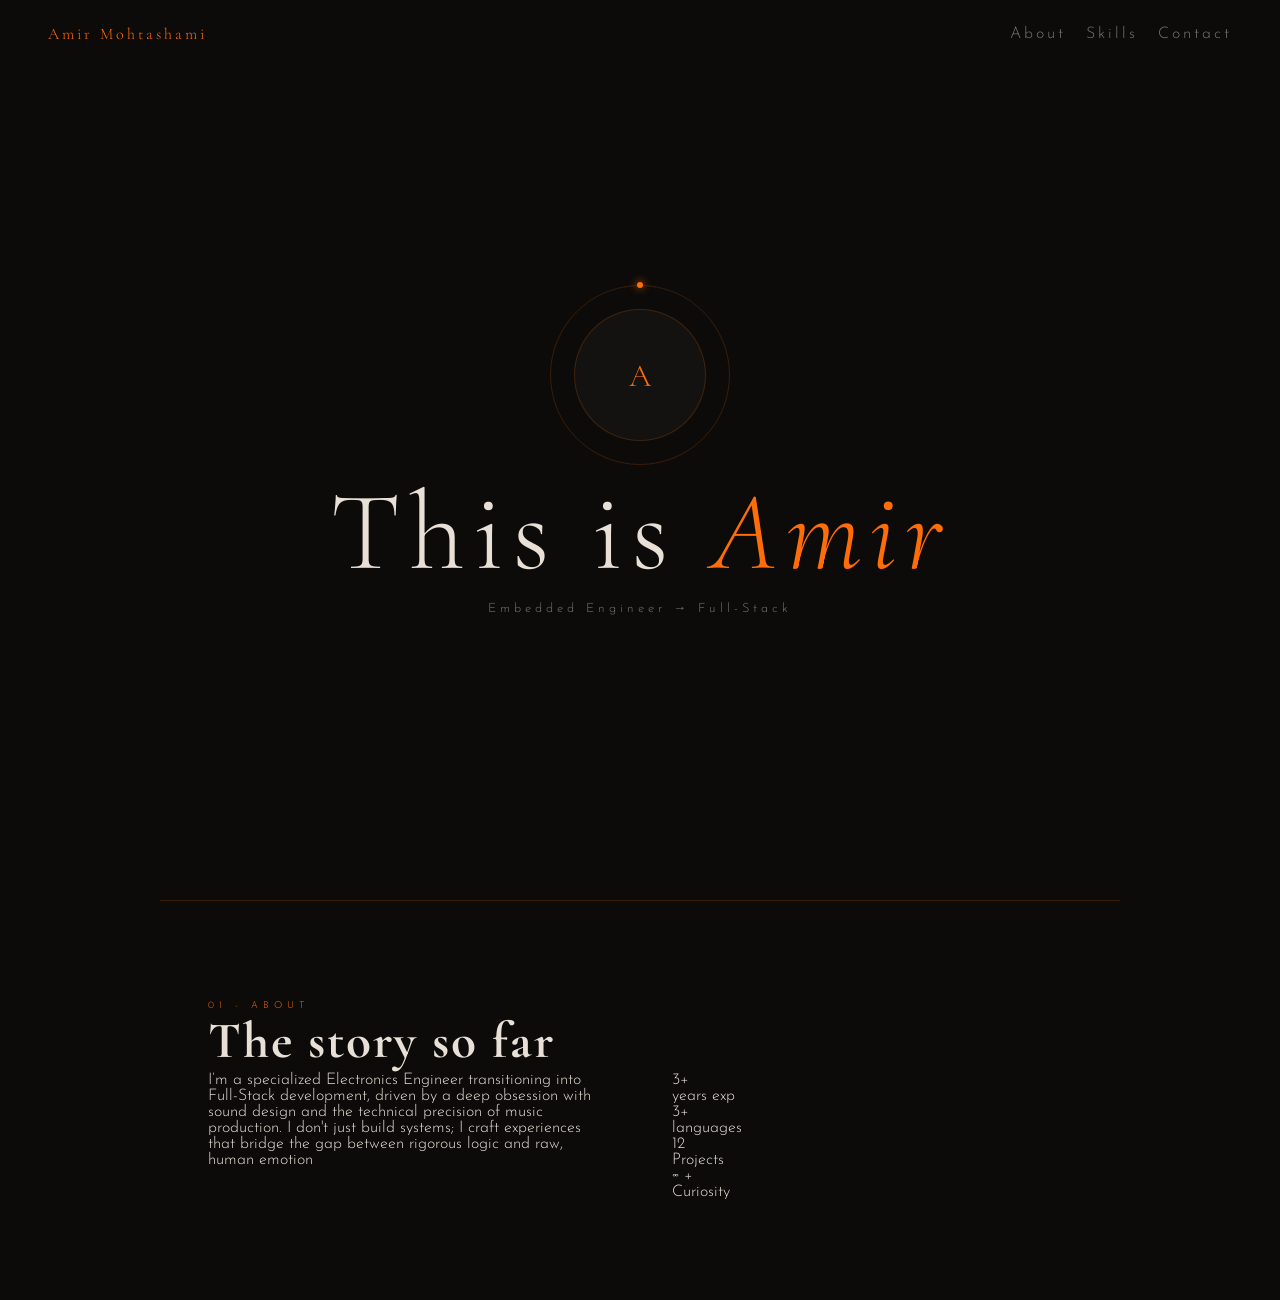
==== index.html @ 5ea70985 "Initial Commit" ====
<!doctype html>
<html lang="en">
  <head>
    <meta charset="UTF-8" />
    <meta name="viewport" content="width=device-width, initial-scale=1.0" />
    <title>Amir — Portfolio</title>
    <link rel="stylesheet" href="./style.css" />
    <link rel="preconnect" href="https://fonts.googleapis.com" />
    <link rel="preconnect" href="https://fonts.gstatic.com" crossorigin />
    <link
      href="https://fonts.googleapis.com/css2?family=Cormorant+Garamond:ital,wght@0,300..700;1,300..700&family=Josefin+Sans:ital,wght@0,100..700;1,100..700&display=swap"
      rel="stylesheet"
    />
  </head>
  <body>
    <nav>
      <div class="nav-logo">Amir Mohtashami</div>
      <ul class="nav-links">
        <li><a href="#">About</a></li>
        <li><a href="#">Skills</a></li>
        <li><a href="#">Contact</a></li>
      </ul>
    </nav>
    <section id="hero">
      <div class="orbit-ring">
        <div class="orbit-dot"></div>
        <div class="orbit-avatar"><span>A</span></div>
      </div>
      <h1 class="hero-name">This is <em>Amir</em></h1>
      <p class="hero-role">Embedded Engineer <span>→</span> Full-Stack</p>
    </section>
    <section id="about">
      <div class="section-label">01 - About</div>
      <h2>The story so far</h2>
      <div class="about-grid">
        <div class="about-text">
          I’m a specialized Electronics Engineer transitioning into Full-Stack
          development, driven by a deep obsession with sound design and the
          technical precision of music production. I don't just build systems; I
          craft experiences that bridge the gap between rigorous logic and raw,
          human emotion
        </div>
        <div class="about-stats">
          <div class="stat-card">
            <div class="stat-number">3+</div>
            <div class="stat-label">years exp</div>
          </div>
          <div class="stat-card">
            <div class="stat-number">3+</div>
            <div class="stat-label">languages</div>
          </div>
          <div class="stat-card">
            <div class="stat-number">12</div>
            <div class="stat-label">Projects</div>
          </div>
          <div class="stat-card">
            <div class="stat-number">∞ +</div>
            <div class="stat-label">Curiosity</div>
          </div>
        </div>
      </div>
    </section>
  </body>
</html>
---- style.css ----
*, *::before, *::after {
        box-sizing: border-box;
        margin: 0;
        padding: 0;
    }

    :root {
        --orange : #ff6d08;
        --dark : #0c0b0a;
        --surface : #141210;
        --text : #e8e0d6;
        --muted : rgba(232, 224, 214, 0.5);
        --border : rgba(255, 109, 8, 0.18);
        --sans : 'Josefin Sans', sans-serif;
        --serif: 'Cormorant Garamond', serif;

    }

    body {
        background:var(--dark) ;
        color: var(--text);
        font-family: var(--sans);
        font-weight: 300;
        overflow-x: hidden;
    }


    .hero-name {
        font-family: var(--serif);
        font-weight: 300;
        font-size: clamp(3.5rem, 9vw, 7rem);
        letter-spacing: 8px;
        opacity: 0;
        animation: slideUp 0.9s 0.9s forwards;
    }
    nav {
        display: flex;
        justify-content: space-between; 
        align-items:center;
        z-index: 1;
        padding: 24px 48px;
        position: fixed;
        top: 0;
        left: 0;
        right: 0;
    }

    .nav-logo {
        font-family: var(--serif);
        color: var(--orange);
        letter-spacing: 3px;
    }

    .nav-links {
        list-style: none;
        display: flex;
        gap: 20px;    }

    .nav-links a {
        text-decoration: none;
        color: var(--muted);
        font-family: var(--sans);
        letter-spacing: 3px;
        transition: color 0.3s;

    }

    .nav-links a:hover{

        color: var(--orange);
    }

    #hero {
        min-height: 100vh;
        display: flex;
        flex-direction: column;
        justify-content: center;
        align-items: center;

    }


    .hero-name em {
        color: var(--orange);
    }

    .hero-role {
        color: var(--muted);
        font-size: 0.8rem;
        letter-spacing: 4px;
        opacity: 0;
        animation: slideUp 0.8s 1.5s forwards;

    }

    .orbit-ring {
        height: 180px;
        width: 180px;
        position: relative;
        opacity: 0;
        animation: fadeIn 0.8s 0.3s forwards;
    }

    .orbit-avatar {
        position: absolute;
        inset: 24px;
        border-radius: 50%;
        background: var(--surface);
        border: 1px solid var(--border);
        display: flex;
        justify-content: center;
        align-items: center;

    }

    .orbit-avatar span {
        font-family: var(--serif);
        color: var(--orange);
        font-size: 2rem;
    }

    .orbit-ring::before {
        content: '';
        position: absolute;
        inset: 0px;
        border-radius: 50%;
        border: 1px solid var(--border);
        animation: spin 18s linear infinite;
    }

      .orbit-dot {
        position: absolute;
        width: 6px;
        height: 6px;
        background: var(--orange);
        border-radius: 50%;
        top: 0;
        left: 50%;
        transform: translate(-50%, -50%);
        box-shadow: 0 0 8px var(--orange);
        animation: spin 18s linear infinite;
        transform-origin: 50% 90px;
      }

      #about {
        padding: 100px 48px;
        border-top: 1px solid var(--border);
        margin: 0px auto;
        max-width: 960px;
      }

      .section-label {
        font-size: 0.6rem;
        letter-spacing: 5px;
        text-transform: uppercase;
        color: var(--orange);
      }


      h2 {
        font-family: var(--serif);
        font-size: clamp(2rem, 4vw, 3.5rem);
        letter-spacing: 2px;
        }
        .about-grid {
            display: grid;
            grid-template-columns: 1fr 1fr;
            gap: 64px; 
        }



    @keyframes spin {
  to { transform: rotate(360deg); }
}

@keyframes slideUp {
    from {
        opacity: 0; transform: translateY(20px);
    }
    to {
        opacity: 1; transform:translateY(0px) ;
    }
}

@keyframes fadeIn {
    from {
        opacity: 0;
    }
    to {
        opacity: 1;
    }
}
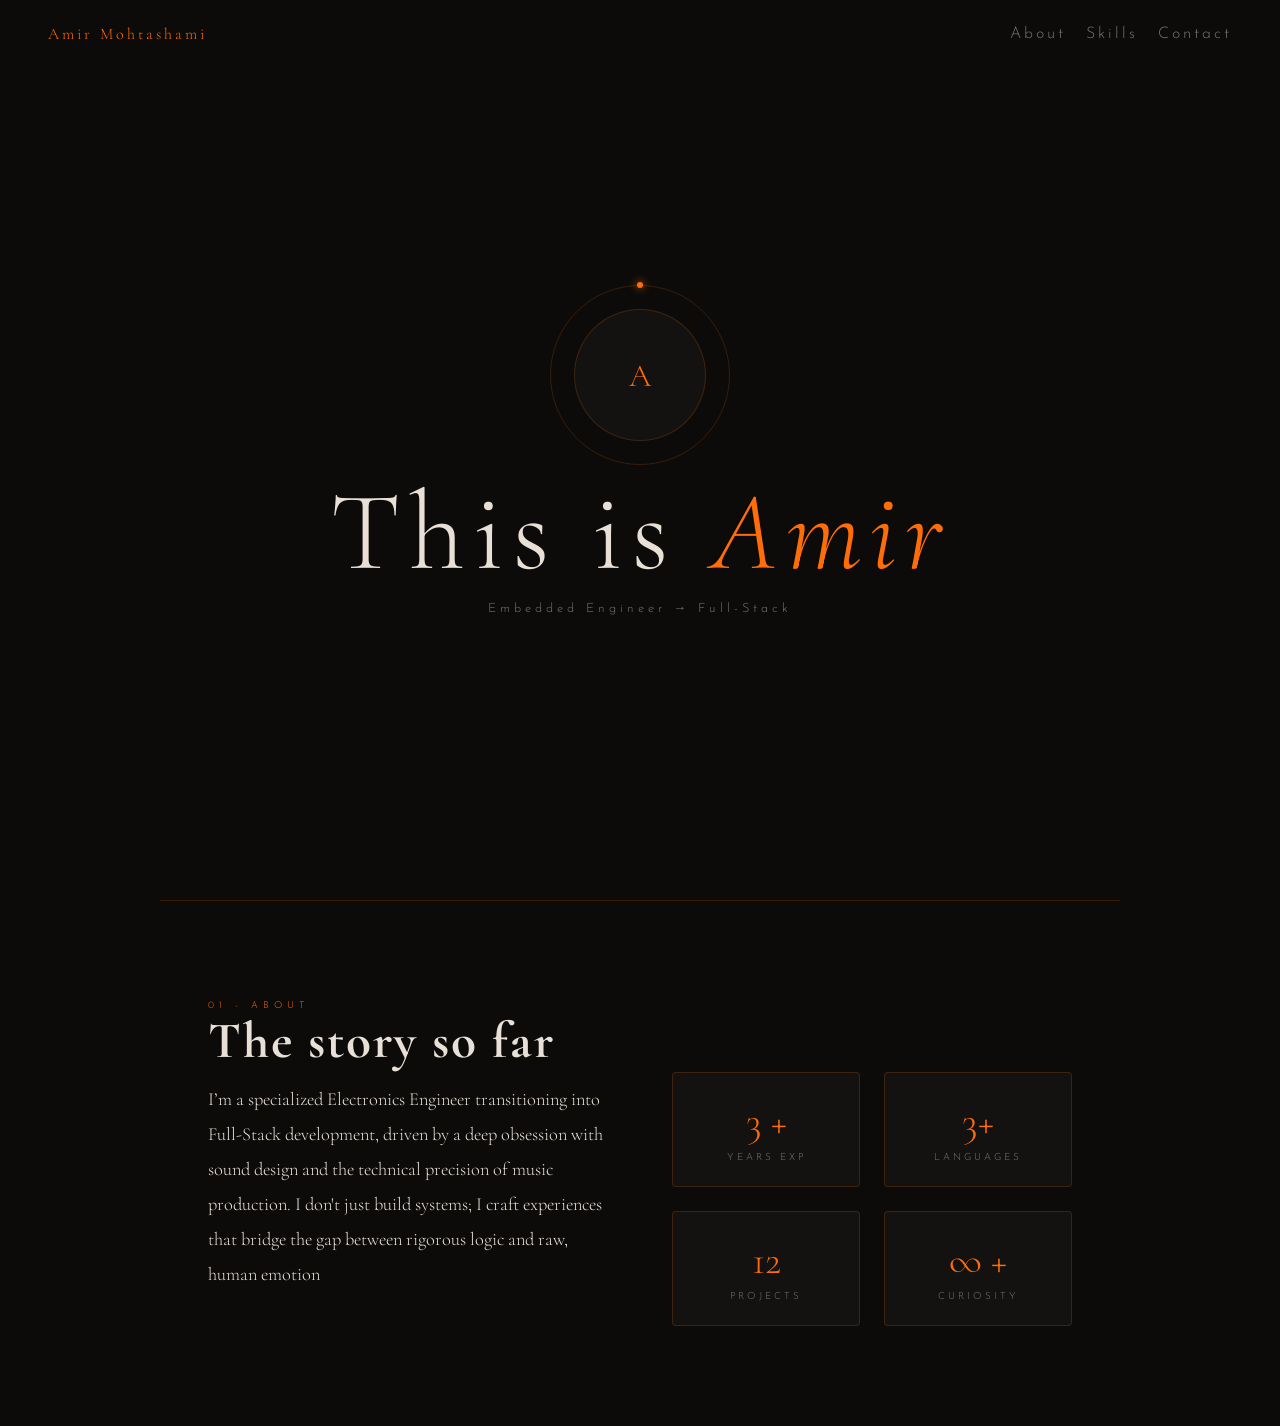
==== commit 8faf3353: "updated" ====
--- a/index.html
+++ b/index.html
@@ -42,7 +42,7 @@
         </div>
         <div class="about-stats">
           <div class="stat-card">
-            <div class="stat-number">3+</div>
+            <div class="stat-number">3 +</div>
             <div class="stat-label">years exp</div>
           </div>
           <div class="stat-card">
@@ -60,5 +60,9 @@
         </div>
       </div>
     </section>
+
+    <section id="skills">
+      <div class="section-label"></div>
+    </section>
   </body>
 </html>
--- a/style.css
+++ b/style.css
@@ -168,6 +168,50 @@
             gap: 64px; 
         }
 
+        .stat-card {
+            background: var(--surface);
+            border: 1px solid var(--border);
+            padding: 24px;
+            text-align: center;
+            border-radius: 4px;
+            transition: border-color 0.3s ease-in-out, transform 0.3s ease-in-out;
+        }
+        .stat-card:hover {
+            border-color: var(--orange);
+            transform: translateY(-4px);
+        }
+        .stat-number {
+            font-family: var(--serif);
+            font-size: 2.5rem;
+            font-weight: 300;
+            color: var(--orange);
+        }
+
+
+
+        .stat-label {
+            font-size: 0.62rem;
+            letter-spacing: 3px;
+            text-transform: uppercase;
+            color: var(--muted);
+            margin-top: 8px;
+
+        }
+        
+        .about-stats {
+            display: grid;
+            grid-template-columns: 1fr 1fr;
+            gap: 24px;
+        }
+
+        .about-text {
+            font-family: var(--serif);
+            font-size: 1.15rem;
+            line-height: 1.9;
+            color: var(--text);
+            margin-top: 10px;
+
+        }
 
 
     @keyframes spin {
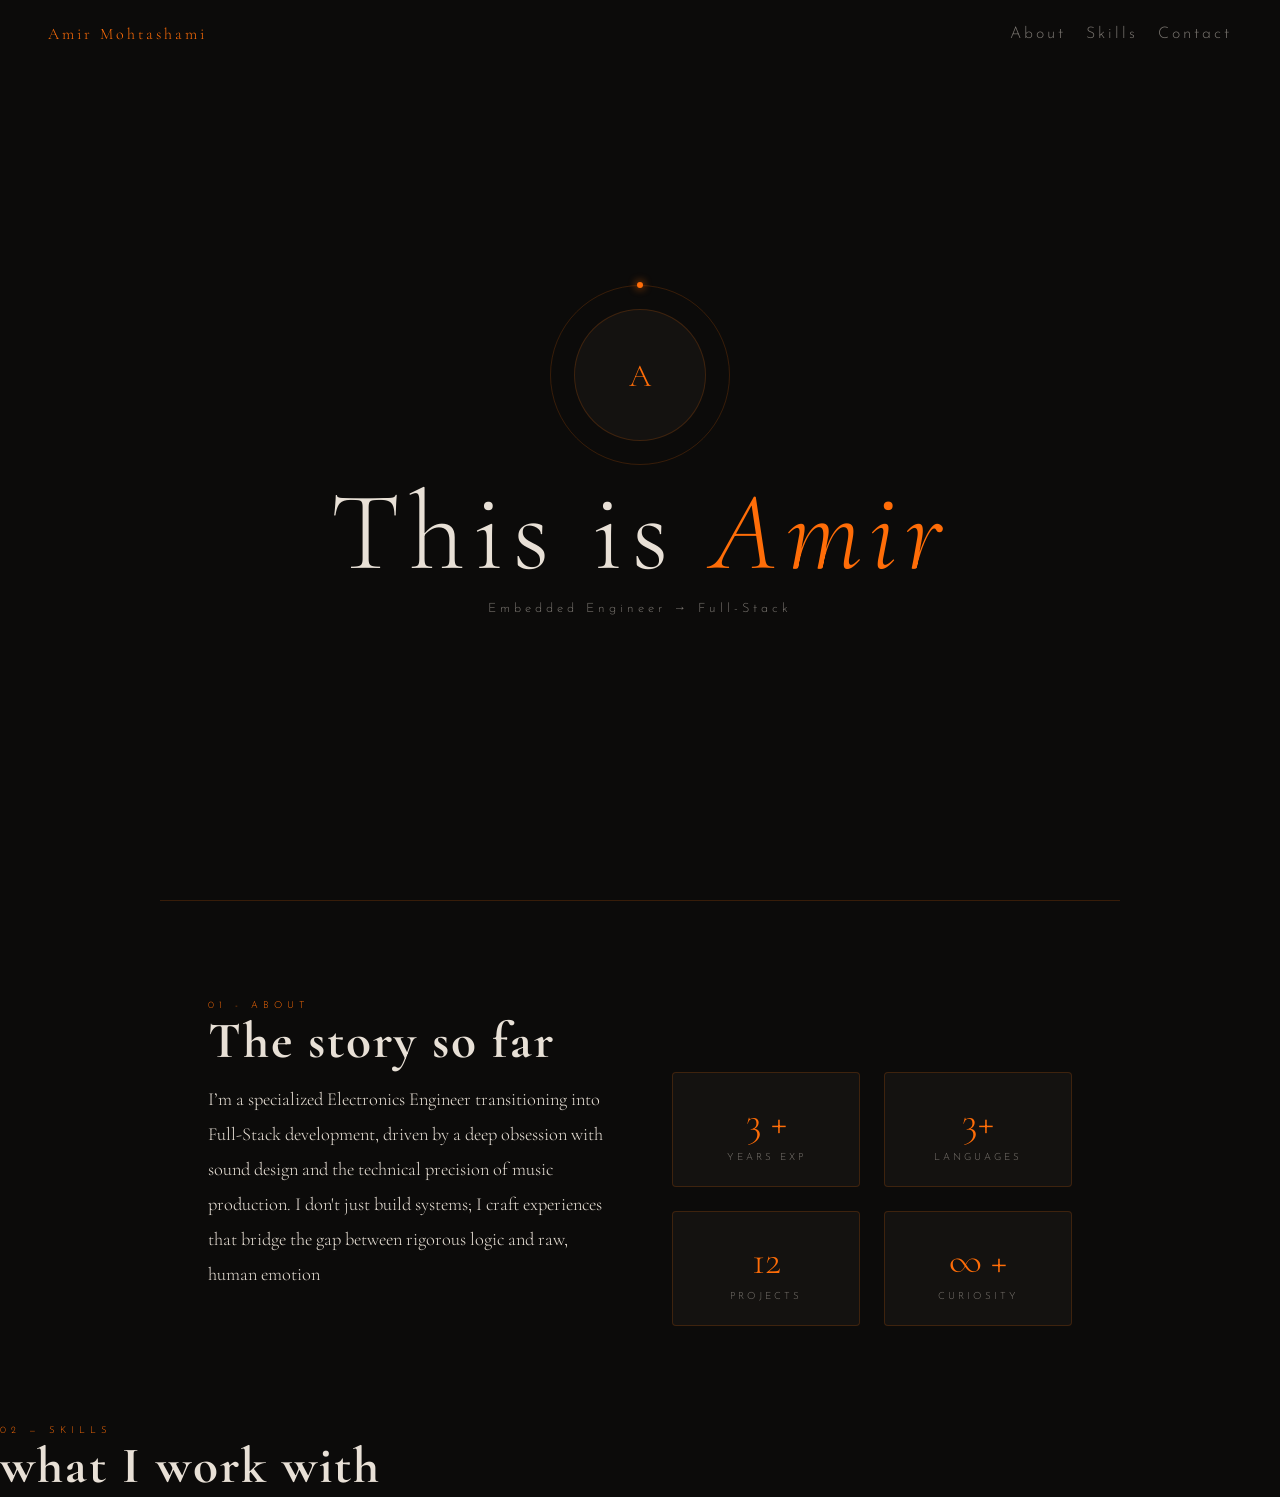
==== commit 2eb3de51: "Updated" ====
--- a/index.html
+++ b/index.html
@@ -62,7 +62,14 @@
     </section>
 
     <section id="skills">
-      <div class="section-label"></div>
+      <div class="section-label">02 — Skills</div>
+      <h2>what I work with</h2>
+      <div class="skill-grid">
+        <div class="skill-group">
+          <div class="skill-group-title"></div>
+          <div class="skill-list"></div>
+        </div>
+      </div>
     </section>
   </body>
 </html>
--- a/style.css
+++ b/style.css
@@ -214,6 +214,11 @@
         }
 
 
+        #skills {
+            
+        }
+
+
     @keyframes spin {
   to { transform: rotate(360deg); }
 }
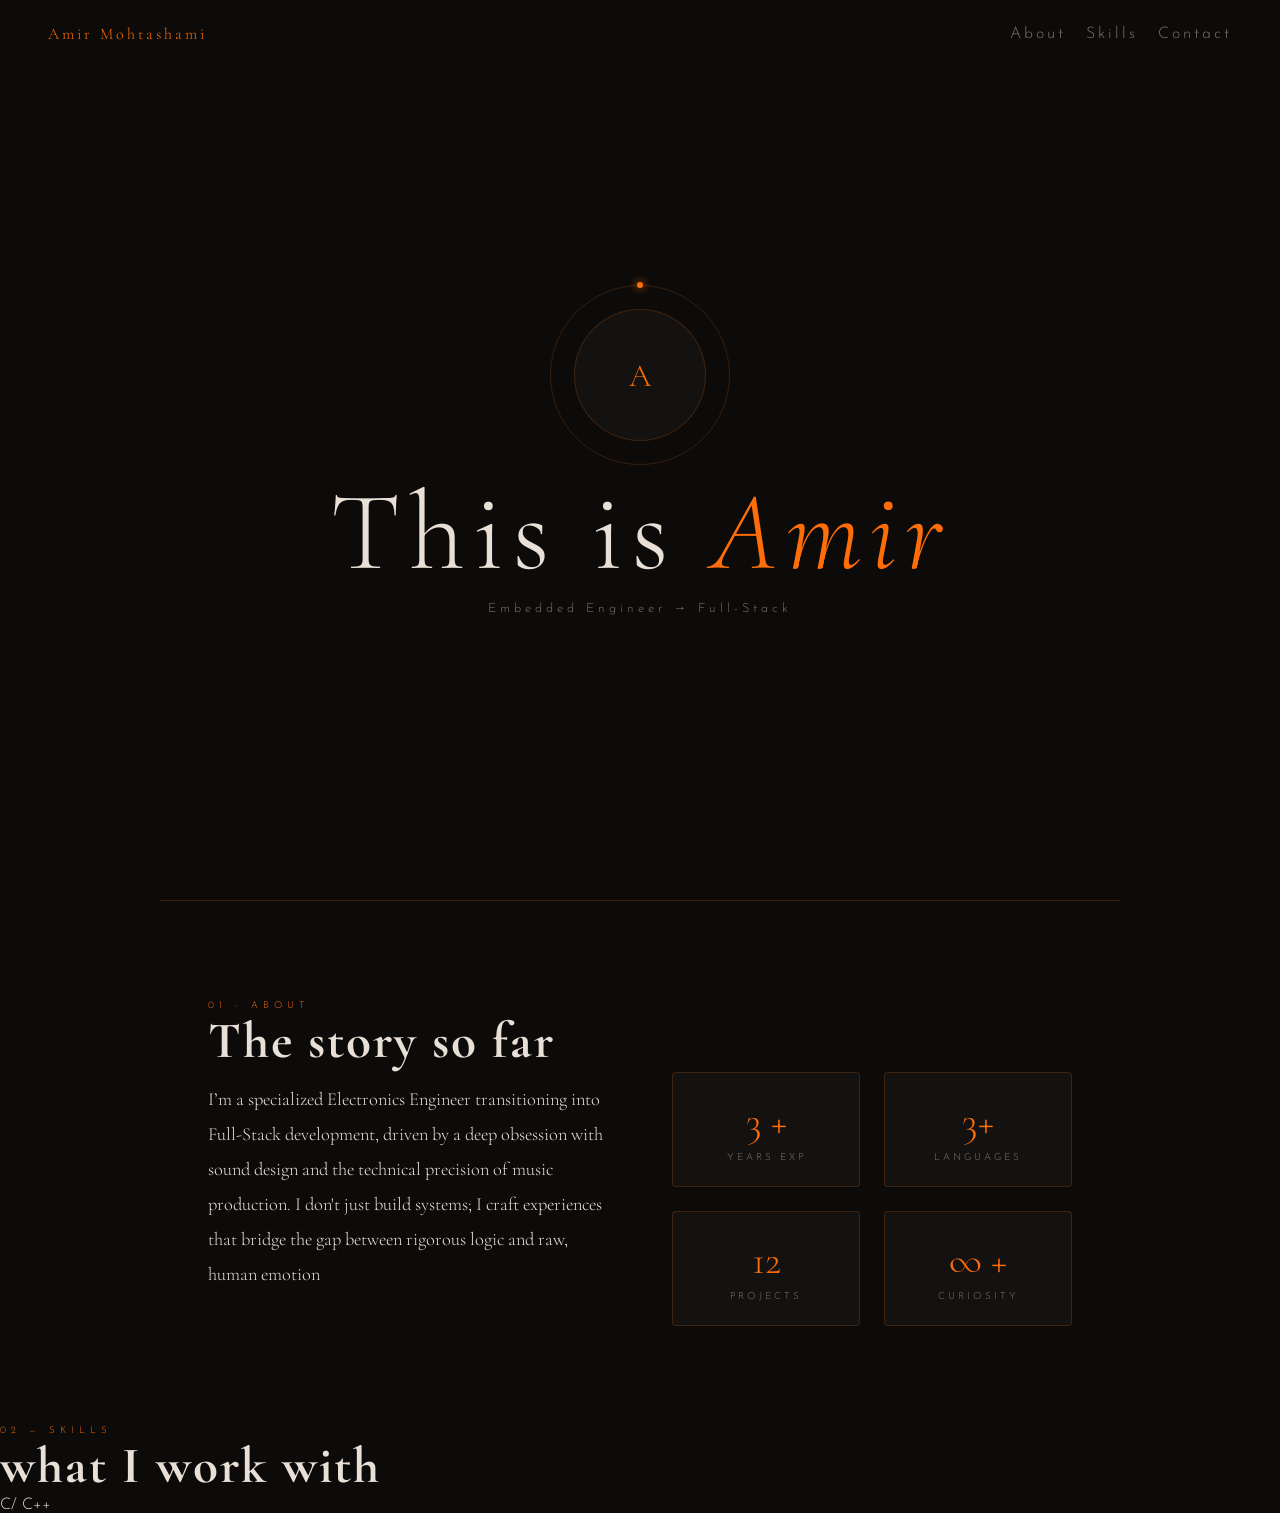
==== commit f4ade764: "Updated" ====
--- a/index.html
+++ b/index.html
@@ -64,7 +64,22 @@
     <section id="skills">
       <div class="section-label">02 — Skills</div>
       <h2>what I work with</h2>
-      <div class="skill-grid">
+      <div class="skills-grid">
+        <div class="skill-group">
+          <div class="skill-group-title"></div>
+          <div class="skill-list">
+            <div class="skill-item">
+              <div class="skill-name">C/ C++</div>
+              <div class="skill-bar">
+                <div class="skill-fill" data-width="90"></div>
+              </div>
+            </div>
+          </div>
+        </div>
+        <div class="skill-group">
+          <div class="skill-group-title"></div>
+          <div class="skill-list"></div>
+        </div>
         <div class="skill-group">
           <div class="skill-group-title"></div>
           <div class="skill-list"></div>
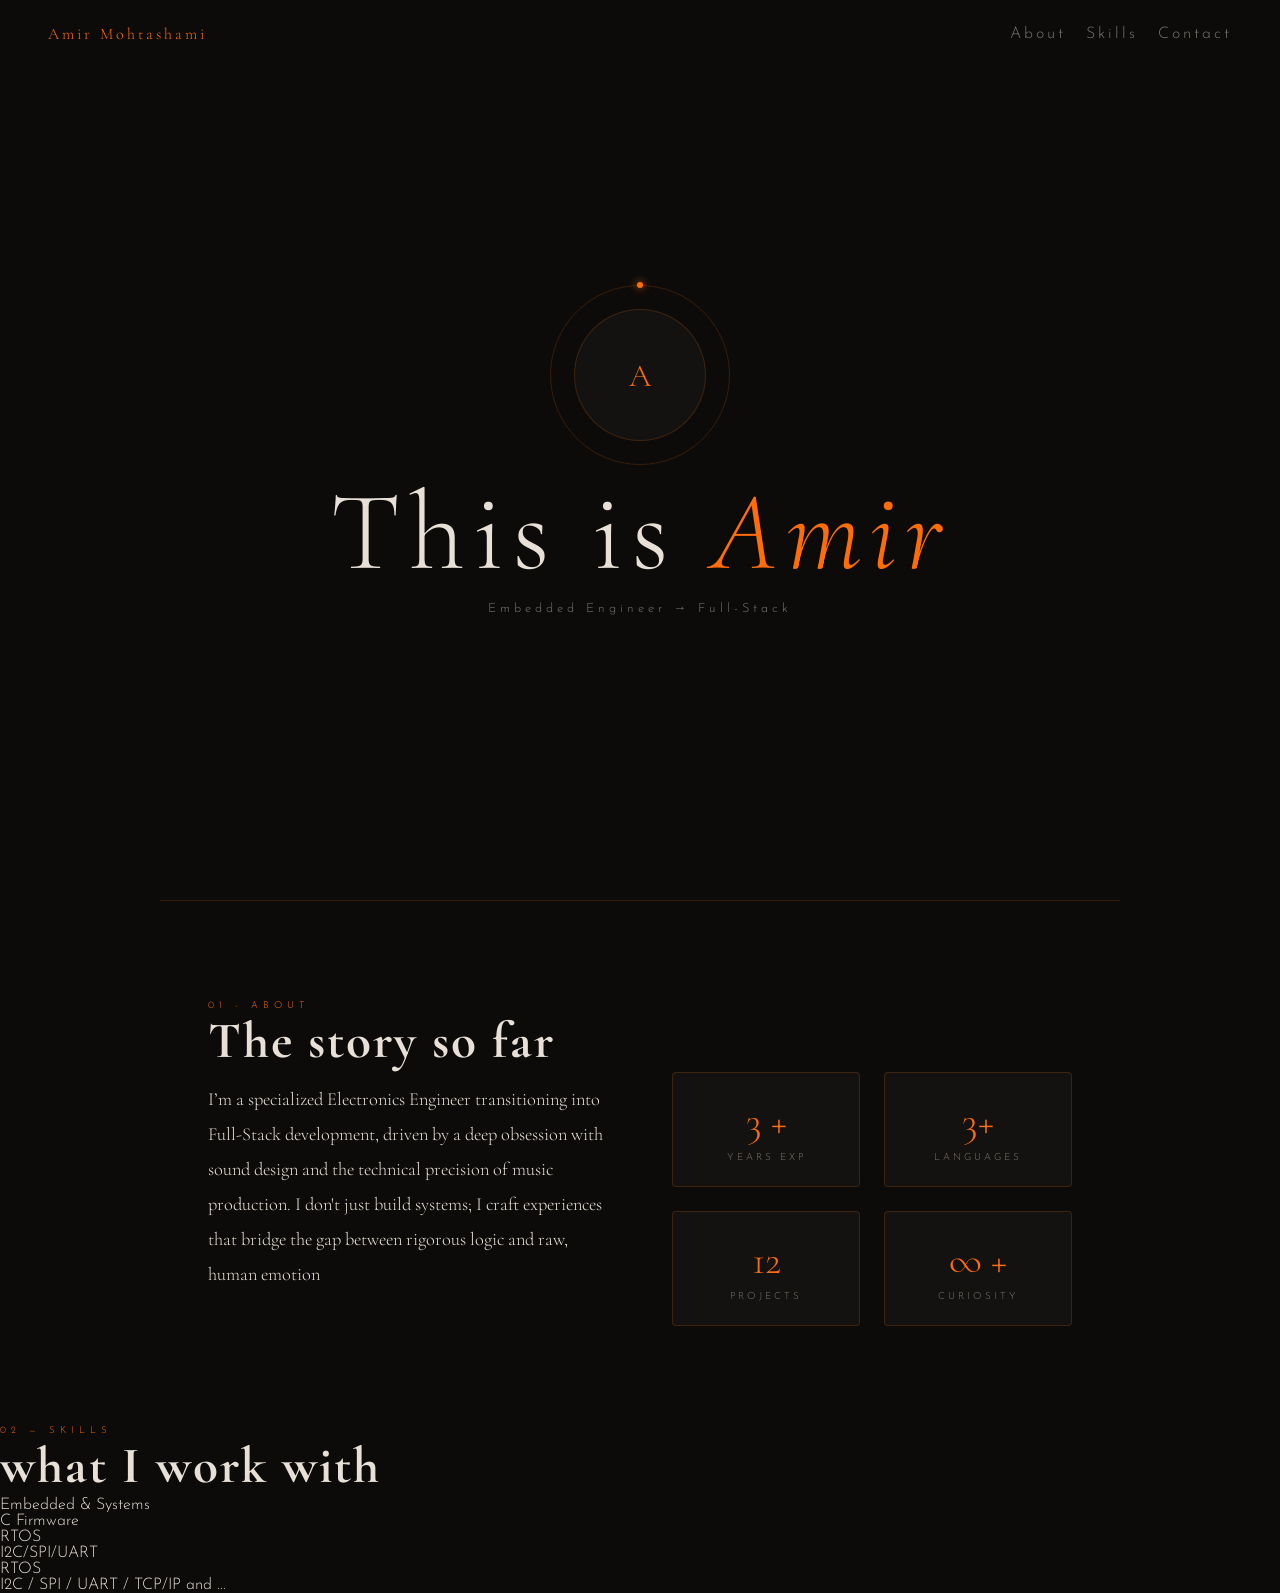
==== commit 3b44b8df: "Updated" ====
--- a/index.html
+++ b/index.html
@@ -66,10 +66,20 @@
       <h2>what I work with</h2>
       <div class="skills-grid">
         <div class="skill-group">
-          <div class="skill-group-title"></div>
+          <div class="skill-group-title">Embedded & Systems</div>
           <div class="skill-list">
             <div class="skill-item">
-              <div class="skill-name">C/ C++</div>
+              <div class="skill-name">C Firmware</div>
+              <div class="skill-bar">
+                <div class="skill-fill" data-width="90"></div>
+              </div>
+
+              <div class="skill-name">RTOS</div>
+              <div class="skill-bar">
+                <div class="skill-fill" data-width="80"></div>
+              </div>
+
+              <div class="skill-name">I2C/SPI/UART</div>
               <div class="skill-bar">
                 <div class="skill-fill" data-width="90"></div>
               </div>
@@ -78,11 +88,25 @@
         </div>
         <div class="skill-group">
           <div class="skill-group-title"></div>
-          <div class="skill-list"></div>
+          <div class="skill-list">
+            <div class="skill-item">
+              <div class="skill-name">RTOS</div>
+              <div class="skill-bar">
+                <div class="skill-fill" data-width="85"></div>
+              </div>
+            </div>
+          </div>
         </div>
         <div class="skill-group">
           <div class="skill-group-title"></div>
-          <div class="skill-list"></div>
+          <div class="skill-list">
+            <div class="skill-item">
+              <div class="skill-name">I2C / SPI / UART / TCP/IP and ...</div>
+              <div class="skill-bar">
+                <div class="skill-fill" data-width="90"></div>
+              </div>
+            </div>
+          </div>
         </div>
       </div>
     </section>
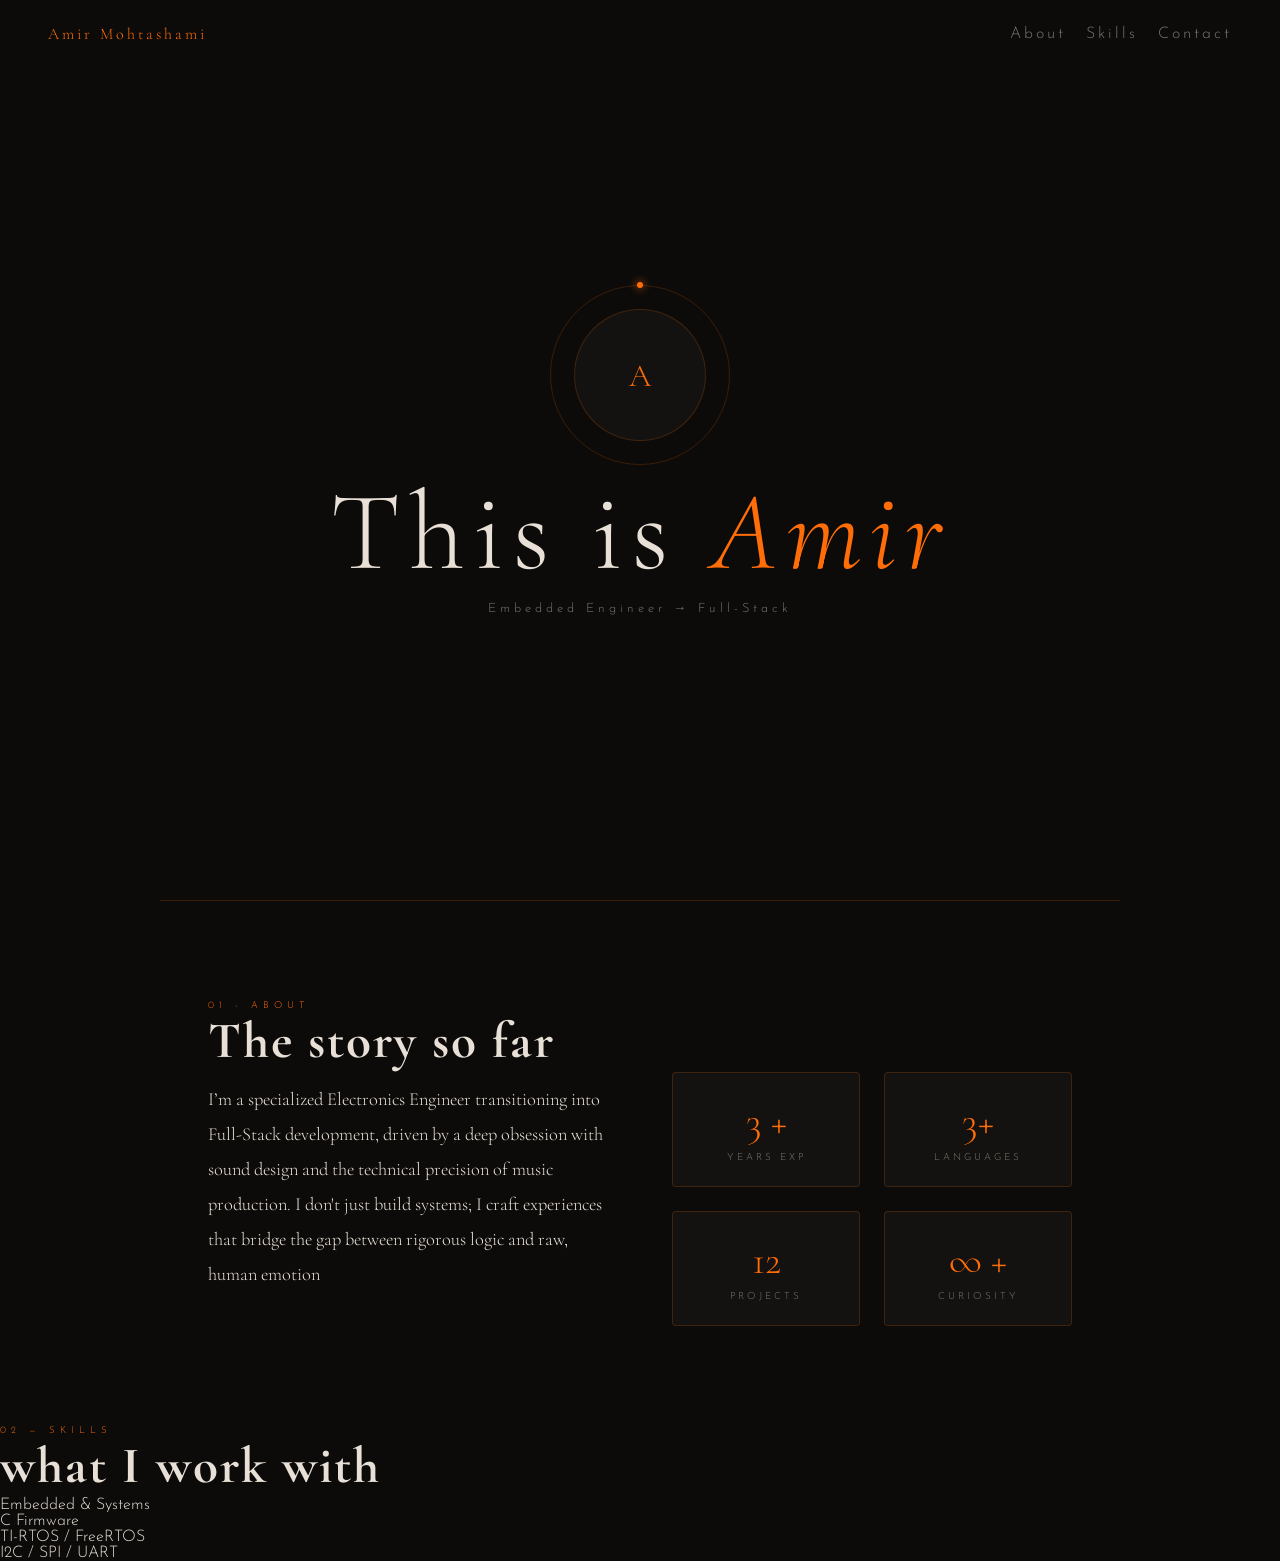
==== commit 41ac24bf: "Updated" ====
--- a/index.html
+++ b/index.html
@@ -67,48 +67,24 @@
       <div class="skills-grid">
         <div class="skill-group">
           <div class="skill-group-title">Embedded & Systems</div>
-          <div class="skill-list">
-            <div class="skill-item">
-              <div class="skill-name">C Firmware</div>
-              <div class="skill-bar">
-                <div class="skill-fill" data-width="90"></div>
-              </div>
+        <div class="skill-list">
 
-              <div class="skill-name">RTOS</div>
-              <div class="skill-bar">
-                <div class="skill-fill" data-width="80"></div>
-              </div>
+  <div class="skill-item">
+    <div class="skill-name">C Firmware</div>
+    <div class="skill-bar"><div class="skill-fill" data-width="95"></div></div>
+  </div>
 
-              <div class="skill-name">I2C/SPI/UART</div>
-              <div class="skill-bar">
-                <div class="skill-fill" data-width="90"></div>
-              </div>
-            </div>
-          </div>
-        </div>
-        <div class="skill-group">
-          <div class="skill-group-title"></div>
-          <div class="skill-list">
-            <div class="skill-item">
-              <div class="skill-name">RTOS</div>
-              <div class="skill-bar">
-                <div class="skill-fill" data-width="85"></div>
-              </div>
-            </div>
-          </div>
-        </div>
-        <div class="skill-group">
-          <div class="skill-group-title"></div>
-          <div class="skill-list">
-            <div class="skill-item">
-              <div class="skill-name">I2C / SPI / UART / TCP/IP and ...</div>
-              <div class="skill-bar">
-                <div class="skill-fill" data-width="90"></div>
-              </div>
-            </div>
-          </div>
-        </div>
-      </div>
-    </section>
+  <div class="skill-item">
+    <div class="skill-name">TI-RTOS / FreeRTOS</div>
+    <div class="skill-bar"><div class="skill-fill" data-width="85"></div></div>
+  </div>
+
+  <div class="skill-item">
+    <div class="skill-name">I2C / SPI / UART</div>
+    <div class="skill-bar"><div class="skill-fill" data-width="90"></div></div>
+  </div>
+
+</div>  
+        </section>
   </body>
 </html>
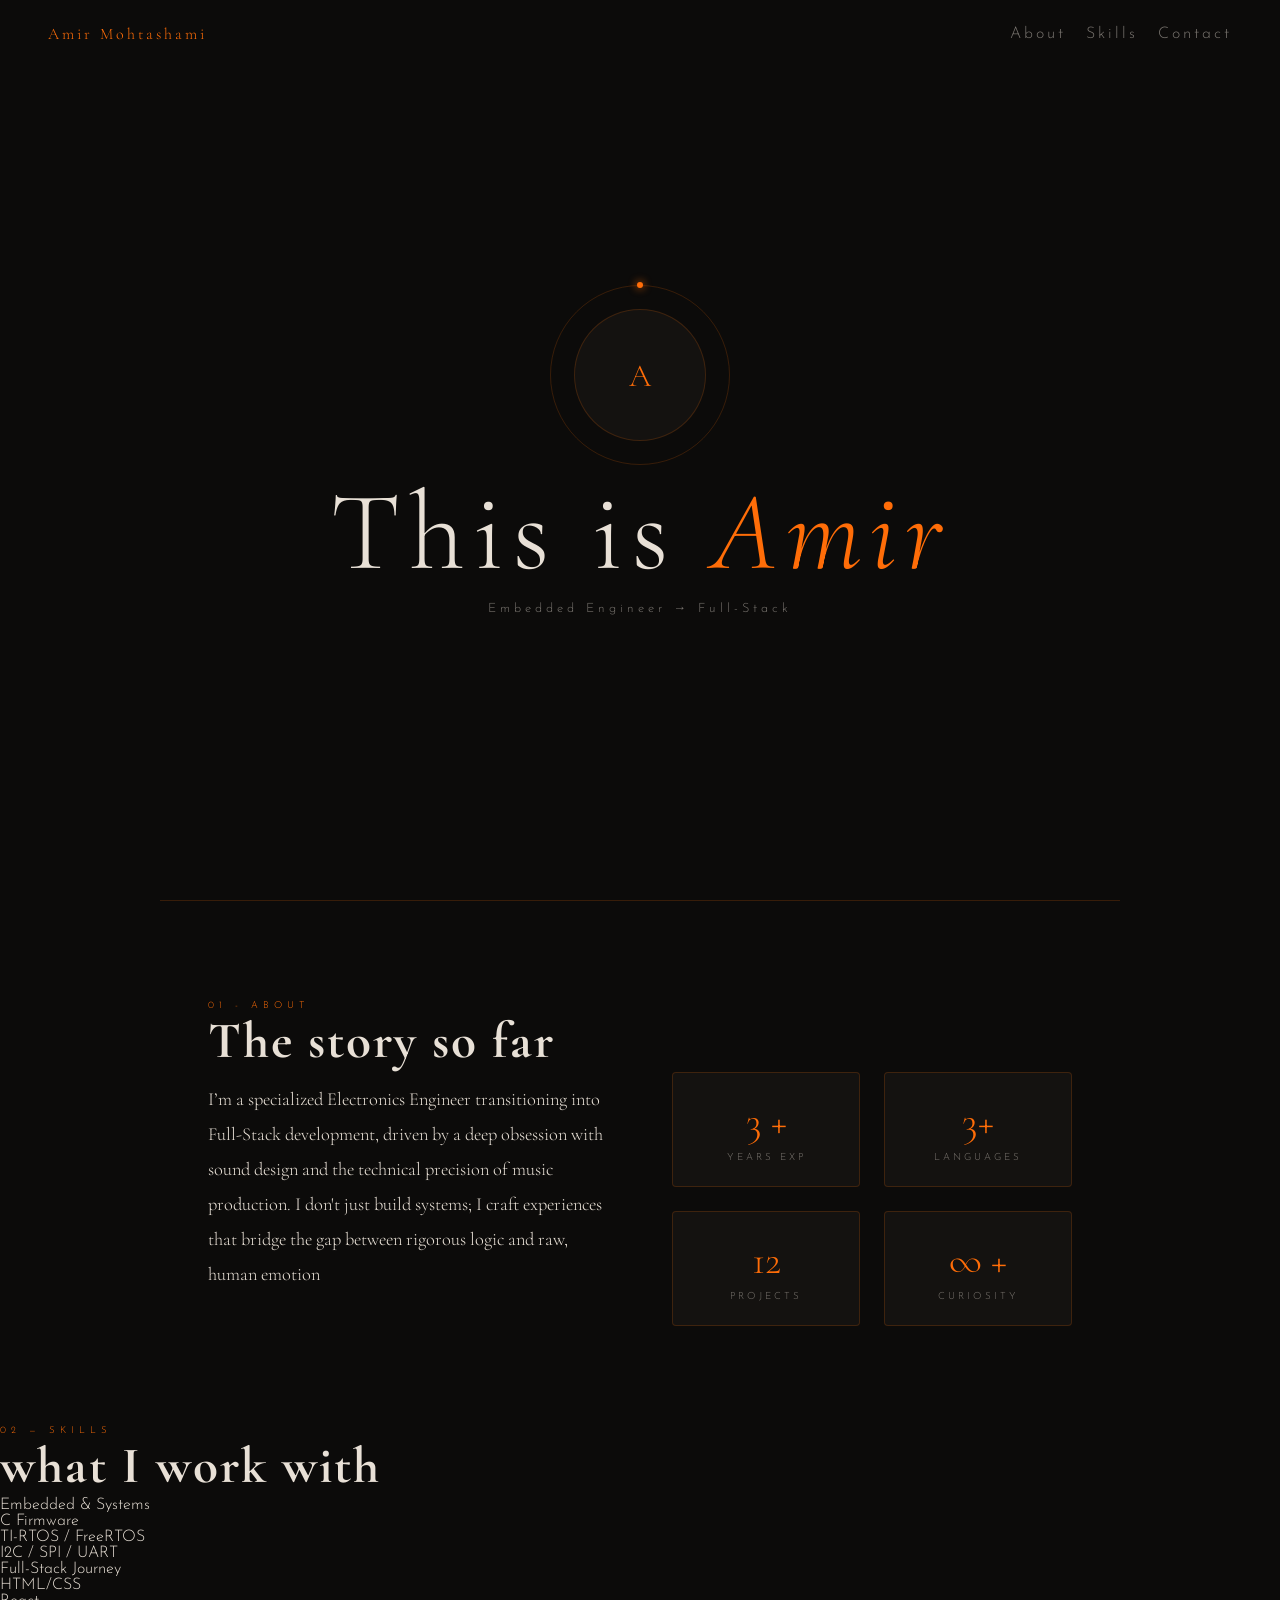
==== commit 00d0fce2: "Updated" ====
--- a/index.html
+++ b/index.html
@@ -67,24 +67,55 @@
       <div class="skills-grid">
         <div class="skill-group">
           <div class="skill-group-title">Embedded & Systems</div>
-        <div class="skill-list">
+          <div class="skill-list">
+            <div class="skill-item">
+              <div class="skill-name">C Firmware</div>
+              <div class="skill-bar">
+                <div class="skill-fill" data-width="95"></div>
+              </div>
+            </div>
+            <div class="skill-item">
+              <div class="skill-name">TI-RTOS / FreeRTOS</div>
+              <div class="skill-bar">
+                <div class="skill-fill" data-width="85"></div>
+              </div>
+            </div>
 
-  <div class="skill-item">
-    <div class="skill-name">C Firmware</div>
-    <div class="skill-bar"><div class="skill-fill" data-width="95"></div></div>
-  </div>
+            <div class="skill-item">
+              <div class="skill-name">I2C / SPI / UART</div>
+              <div class="skill-bar">
+                <div class="skill-fill" data-width="90"></div>
+              </div>
+            </div>
+          </div>
+        </div>
 
-  <div class="skill-item">
-    <div class="skill-name">TI-RTOS / FreeRTOS</div>
-    <div class="skill-bar"><div class="skill-fill" data-width="85"></div></div>
-  </div>
+        <div class="skill-group">
+          <div class="skill-group-title">Full-Stack Journey</div>
+          <div class="skill-list">
+            <div class="skill-item">
+              <div class="skill-name">HTML/CSS</div>
+              <div class="skill-bar">
+                <div class="skill-fill" data-width="95"></div>
+              </div>
+            </div>
 
-  <div class="skill-item">
-    <div class="skill-name">I2C / SPI / UART</div>
-    <div class="skill-bar"><div class="skill-fill" data-width="90"></div></div>
-  </div>
+            <div class="skill-item">
+              <div class="skill-name">React</div>
+              <div class="skill-bar">
+                <div class="skill-fill" data-width="85"></div>
+              </div>
+            </div>
 
-</div>  
-        </section>
+            <div class="skill-item">
+              <div class="skill-name">JavaScript</div>
+              <div class="skill-bar">
+                <div class="skill-fill" data-width="90"></div>
+              </div>
+            </div>
+          </div>
+        </div>
+      </div>
+    </section>
   </body>
 </html>
